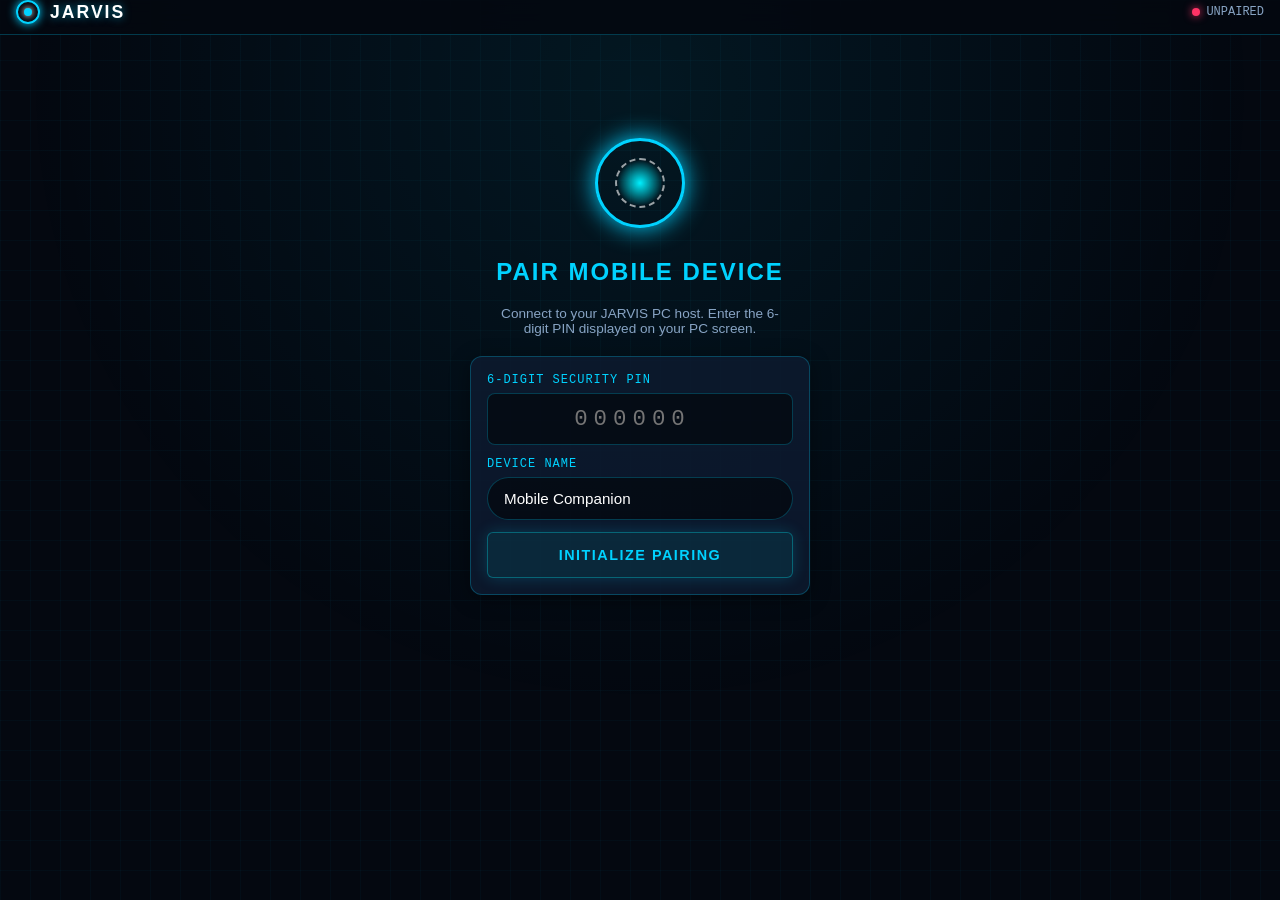
==== mobile/index.html @ 9825fdd0 "Deploy JARVIS V4 Holographic Operating Interface to cloud" ====
<!DOCTYPE html>
<html lang="en">
<head>
  <meta charset="UTF-8">
  <meta name="viewport" content="width=device-width, initial-scale=1.0, maximum-scale=1.0, user-scalable=no, viewport-fit=cover">
  <title>JARVIS Mobile Companion</title>
  <link rel="manifest" href="/mobile/manifest.json">
  <meta name="theme-color" content="#040810">
  <meta name="apple-mobile-web-app-capable" content="yes">
  <meta name="apple-mobile-web-app-status-bar-style" content="black-translucent">
  <link rel="apple-touch-icon" href="/mobile/icon-192.png">
  <link rel="stylesheet" href="/mobile/style.css">
</head>
<body>

  <!-- App Header -->
  <header class="app-header">
    <div class="header-brand">
      <div class="arc-mini"></div>
      <div class="header-title">JARVIS</div>
    </div>
    <div class="header-status">
      <span class="status-dot disconnected" id="conn-dot"></span>
      <span id="conn-text">OFFLINE</span>
      <button id="btn-unpair" style="display: none; background: transparent; border: none; color: #88a4c4; font-size: 1rem; margin-left: 8px; cursor: pointer;" title="Unpair Device">⚙️</button>
    </div>
  </header>

  <!-- PWA Install Prompt Banner -->
  <div class="install-banner" id="install-banner">
    <span>Install JARVIS on Home Screen</span>
    <button class="install-btn" id="btn-install-pwa">INSTALL</button>
  </div>

  <!-- Main View Container -->
  <main class="main-content">

    <!-- 0. Pairing Screen (Shown when unpaired) -->
    <div class="pairing-screen" id="view-pairing">
      <div class="pairing-arc">
        <div class="pairing-arc-inner"></div>
      </div>
      <h2 style="color: var(--accent-cyan); letter-spacing: 2px;">PAIR MOBILE DEVICE</h2>
      <p style="color: var(--text-muted); font-size: 0.85rem; max-width: 300px;">
        Connect to your JARVIS PC host. Enter the 6-digit PIN displayed on your PC screen.
      </p>

      <div class="card" style="max-width: 340px;">
        <div class="input-group">
          <label class="input-label" for="pair-pin">6-DIGIT SECURITY PIN</label>
          <input type="number" id="pair-pin" class="pin-input" placeholder="000000" maxlength="6" inputmode="numeric">
        </div>
        <div class="input-group">
          <label class="input-label" for="pair-name">DEVICE NAME</label>
          <input type="text" id="pair-name" class="chat-input" placeholder="My Smartphone" value="Mobile Companion">
        </div>
        <button class="btn-hud" id="btn-pair">
          <span>INITIALIZE PAIRING</span>
        </button>
        <p id="pair-error" style="color: var(--accent-red); font-size: 0.8rem; margin-top: 10px; display: none;"></p>
      </div>
    </div>

    <!-- 1. Tab: Chat & Voice Assistant -->
    <div class="tab-pane" id="pane-chat">
      <!-- Quick Chips -->
      <div style="display: flex; gap: 8px; overflow-x: auto; padding-bottom: 4px;">
        <button class="action-tile" style="padding: 6px 12px; white-space: nowrap; flex-direction: row;" onclick="sendQuickPrompt('Give me my daily briefing')">☀️ Briefing</button>
        <button class="action-tile" style="padding: 6px 12px; white-space: nowrap; flex-direction: row;" onclick="sendQuickPrompt('Lock PC')">🔒 Lock</button>
        <button class="action-tile" style="padding: 6px 12px; white-space: nowrap; flex-direction: row;" onclick="sendQuickPrompt('Take a screenshot')">📸 Screenshot</button>
        <button class="action-tile" style="padding: 6px 12px; white-space: nowrap; flex-direction: row;" onclick="sendQuickPrompt('Clean temp files')">🧹 Clean Temp</button>
      </div>

      <div class="chat-window" id="chat-history">
        <div class="chat-bubble jarvis">
          <span class="speaker">JARVIS</span>
          Online and paired to your mobile device, sir. Ready for your command.
        </div>
      </div>

      <div class="chat-input-bar">
        <input type="text" id="chat-input" class="chat-input" placeholder="Message or command JARVIS...">
        <button class="mic-btn" id="btn-mic" title="Voice Input">🎤</button>
        <button class="mic-btn" id="btn-send" style="border-radius: 20px; width: 44px;" title="Send">➤</button>
      </div>
      <div style="display: flex; justify-content: space-between; align-items: center; font-size: 0.75rem; color: var(--text-muted); margin-top: 6px;">
        <label style="display: flex; align-items: center; gap: 6px; cursor: pointer;">
          <input type="checkbox" id="chk-speech-reply" checked> Voice Responses (TTS)
        </label>
        <button id="btn-toggle-voice-modal" class="btn-hud" style="padding: 3px 8px; font-size: 0.7rem; display: flex; align-items: center; gap: 4px;" onclick="toggleVoiceModal()">
          🎙️ <span id="lbl-active-voice">JARVIS (British)</span> ⚙️
        </button>
      </div>
      <div style="display: flex; justify-content: flex-end; font-size: 0.7rem; color: var(--text-muted); margin-top: 2px;">
        <span id="voice-status">Tap mic to speak</span>
      </div>
    </div>

    <!-- Mobile Voice Pack Settings Modal -->
    <div id="modal-voice-pack" class="voice-modal" style="display: none;">
      <div class="voice-modal-backdrop" onclick="toggleVoiceModal()"></div>
      <div class="voice-modal-content">
        <div style="display: flex; justify-content: space-between; align-items: center; margin-bottom: 12px; border-bottom: 1px solid rgba(0,240,255,0.2); padding-bottom: 8px;">
          <h4 style="color: var(--accent-cyan); font-size: 0.85rem; letter-spacing: 1px; margin: 0;">🎙️ MOBILE VOICE PACK SETTINGS</h4>
          <button class="btn-hud" style="padding: 2px 8px; font-size: 0.75rem;" onclick="toggleVoiceModal()">✕</button>
        </div>

        <div style="margin-bottom: 12px;">
          <label style="font-size: 0.75rem; color: var(--text-muted); display: block; margin-bottom: 4px;">SYNTHESIS ENGINE</label>
          <div style="display: flex; gap: 8px;">
            <button id="btn-engine-neural" class="btn-hud active" style="flex: 1; padding: 6px; font-size: 0.75rem;" onclick="setVoiceEngine('neural')">⚡ Studio Neural (Edge-TTS)</button>
            <button id="btn-engine-device" class="btn-hud" style="flex: 1; padding: 6px; font-size: 0.75rem;" onclick="setVoiceEngine('device')">📱 Phone System TTS</button>
          </div>
        </div>

        <div id="group-neural-voices" style="margin-bottom: 12px;">
          <label style="font-size: 0.75rem; color: var(--text-muted); display: block; margin-bottom: 4px;">SELECT NEURAL VOICE PACK</label>
          <select id="select-neural-voice" class="chat-input" style="width: 100%; padding: 8px; font-size: 0.8rem; background: rgba(15, 23, 42, 0.9); color: var(--text-main); border: 1px solid rgba(0,240,255,0.3); border-radius: 6px;" onchange="onVoiceSelected()">
            <option value="en-GB-RyanNeural">🇬🇧 JARVIS (British Male - Canonical)</option>
            <option value="en-GB-SoniaNeural">🇬🇧 F.R.I.D.A.Y. (British Female)</option>
            <option value="en-US-GuyNeural">🇺🇸 Guy (US Male - Tech Assistant)</option>
            <option value="en-US-JennyNeural">🇺🇸 Jenny (US Female - Natural)</option>
            <option value="en-US-ChristopherNeural">🇺🇸 Christopher (US Male - Authoritative)</option>
            <option value="en-AU-WilliamNeural">🇦🇺 William (Australian Male)</option>
            <option value="en-IN-PrabhatNeural">🇮🇳 Prabhat (Indian English Male)</option>
            <option value="en-IN-NeerjaNeural">🇮🇳 Neerja (Indian English Female)</option>
          </select>
        </div>

        <div id="group-device-voices" style="margin-bottom: 12px; display: none;">
          <label style="font-size: 0.75rem; color: var(--text-muted); display: block; margin-bottom: 4px;">SELECT PHONE DEVICE VOICE</label>
          <select id="select-device-voice" class="chat-input" style="width: 100%; padding: 8px; font-size: 0.8rem; background: rgba(15, 23, 42, 0.9); color: var(--text-main); border: 1px solid rgba(0,240,255,0.3); border-radius: 6px;" onchange="onVoiceSelected()">
            <!-- Populated dynamically from window.speechSynthesis -->
          </select>
        </div>

        <div style="display: grid; grid-template-columns: 1fr 1fr; gap: 12px; margin-bottom: 14px;">
          <div>
            <div style="display: flex; justify-content: space-between; font-size: 0.75rem; color: var(--text-muted); margin-bottom: 4px;">
              <span>Speed:</span>
              <span id="lbl-voice-speed">1.0x</span>
            </div>
            <input type="range" id="slider-voice-speed" min="0.8" max="1.4" step="0.05" value="1.0" style="width: 100%;" oninput="updateVoiceSliderLabels()">
          </div>
          <div>
            <div style="display: flex; justify-content: space-between; font-size: 0.75rem; color: var(--text-muted); margin-bottom: 4px;">
              <span>Pitch:</span>
              <span id="lbl-voice-pitch">1.0x</span>
            </div>
            <input type="range" id="slider-voice-pitch" min="0.8" max="1.2" step="0.05" value="1.0" style="width: 100%;" oninput="updateVoiceSliderLabels()">
          </div>
        </div>

        <div style="display: flex; gap: 8px;">
          <button class="btn-hud" style="flex: 1; padding: 9px; font-size: 0.75rem;" onclick="testVoicePreview()">▶️ PREVIEW</button>
          <button class="btn-hud" style="flex: 1.2; padding: 9px; font-size: 0.75rem; background: rgba(0,240,255,0.2);" onclick="saveVoiceSettings()">💾 SAVE & APPLY</button>
        </div>
      </div>
    </div>

    <!-- 2. Tab: Remote Control Center -->
    <div class="tab-pane" id="pane-controls">
      <!-- Power & Display Card -->
      <div class="card">
        <h4 style="color: var(--accent-cyan); font-size: 0.8rem; letter-spacing: 1px; margin-bottom: 12px;">SYSTEM POWER & DISPLAY</h4>
        <div class="grid-3">
          <div class="action-tile" onclick="execSystemCmd('lock_pc')">
            <span class="tile-icon">🔒</span>
            <span class="tile-label">Lock PC</span>
          </div>
          <div class="action-tile" onclick="execSystemCmd('toggle_dark_mode')">
            <span class="tile-icon">🌓</span>
            <span class="tile-label">Dark Mode</span>
          </div>
          <div class="action-tile" onclick="confirmSleep()">
            <span class="tile-icon">💤</span>
            <span class="tile-label">Sleep PC</span>
          </div>
        </div>

        <div style="margin-top: 14px;">
          <div class="telemetry-row">
            <span style="font-size: 0.8rem; color: var(--text-muted);">Brightness</span>
            <span id="brightness-val" style="font-family: var(--font-mono); font-size: 0.8rem; color: var(--accent-cyan);">70%</span>
          </div>
          <input type="range" id="slider-brightness" min="0" max="100" step="1" value="70" style="width: 100%; accent-color: var(--accent-cyan);">
        </div>
      </div>

      <!-- Media Controller Card -->
      <div class="card">
        <h4 style="color: var(--accent-cyan); font-size: 0.8rem; letter-spacing: 1px; margin-bottom: 12px;">MEDIA & VOLUME</h4>
        <div class="grid-4" style="margin-bottom: 12px;">
          <div class="action-tile" onclick="execSystemCmd('media_prev')">
            <span class="tile-icon">⏮️</span>
            <span class="tile-label">Prev</span>
          </div>
          <div class="action-tile" onclick="execSystemCmd('media_play_pause')">
            <span class="tile-icon">⏯️</span>
            <span class="tile-label">Play/Pause</span>
          </div>
          <div class="action-tile" onclick="execSystemCmd('media_next')">
            <span class="tile-icon">⏭️</span>
            <span class="tile-label">Next</span>
          </div>
          <div class="action-tile" onclick="execSystemCmd('volume_mute')">
            <span class="tile-icon">🔇</span>
            <span class="tile-label">Mute</span>
          </div>
        </div>
        <div class="grid-2">
          <button class="btn-hud" onclick="execSystemCmd('volume_down')">🔉 VOL -</button>
          <button class="btn-hud" onclick="execSystemCmd('volume_up')">🔊 VOL +</button>
        </div>
      </div>

      <!-- App Launchers Card -->
      <div class="card">
        <h4 style="color: var(--accent-cyan); font-size: 0.8rem; letter-spacing: 1px; margin-bottom: 12px;">QUICK APP LAUNCHERS</h4>
        <div class="grid-4">
          <div class="action-tile" onclick="launchApp('chrome')">
            <span class="tile-icon">🌐</span>
            <span class="tile-label">Chrome</span>
          </div>
          <div class="action-tile" onclick="launchApp('whatsapp')">
            <span class="tile-icon">💬</span>
            <span class="tile-label">WhatsApp</span>
          </div>
          <div class="action-tile" onclick="launchApp('spotify')">
            <span class="tile-icon">🎵</span>
            <span class="tile-label">Spotify</span>
          </div>
          <div class="action-tile" onclick="launchApp('vscode')">
            <span class="tile-icon">💻</span>
            <span class="tile-label">VS Code</span>
          </div>
          <div class="action-tile" onclick="launchApp('explorer')">
            <span class="tile-icon">📁</span>
            <span class="tile-label">Files</span>
          </div>
          <div class="action-tile" onclick="launchApp('notepad')">
            <span class="tile-icon">📝</span>
            <span class="tile-label">Notepad</span>
          </div>
          <div class="action-tile" onclick="launchApp('calculator')">
            <span class="tile-icon">🧮</span>
            <span class="tile-label">Calc</span>
          </div>
          <div class="action-tile" onclick="launchApp('cmd')">
            <span class="tile-icon">⚡</span>
            <span class="tile-label">Terminal</span>
          </div>
        </div>
      </div>
    </div>

    <!-- 3. Tab: Touchpad & Screen Mirror -->
    <div class="tab-pane" id="pane-trackpad">
      <!-- Mode Toggle -->
      <div style="display: flex; gap: 8px; background: rgba(0,0,0,0.4); padding: 4px; border-radius: 8px; border: 1px solid var(--border-hud);">
        <button id="btn-mode-touchpad" class="btn-hud" style="flex: 1; padding: 8px; font-size: 0.75rem;" onclick="setTrackpadMode('touchpad')">🖱️ TOUCHPAD</button>
        <button id="btn-mode-screen" class="btn-hud" style="flex: 1; padding: 8px; font-size: 0.75rem; background: transparent; border-color: transparent;" onclick="setTrackpadMode('screen')">📺 LIVE SCREEN</button>
      </div>

      <!-- Touchpad Mode Container -->
      <div id="touchpad-wrapper" class="trackpad-container">
        <div class="touchpad-surface" id="touchpad-surface">
          <span class="touchpad-hint">DRAG TO MOVE • TAP FOR CLICK</span>
        </div>
        <div class="mouse-buttons">
          <button class="mouse-btn" id="btn-left-click">LEFT CLICK</button>
          <button class="mouse-btn" id="btn-right-click">RIGHT CLICK</button>
        </div>
        <div class="grid-3">
          <button class="action-tile" onclick="sendKeyboardKey('win')">🪟 Win</button>
          <button class="action-tile" onclick="sendKeyboardKey('escape')">Esc</button>
          <button class="action-tile" onclick="promptKeyboardText()">⌨️ Type Text</button>
        </div>
      </div>

      <!-- Screen Mirror Container -->
      <div id="screen-wrapper" style="display: none; flex-direction: column; gap: 12px;">
        <div class="screen-mirror-frame">
          <img id="screen-img" class="screen-mirror-img" src="" alt="Live Screen Stream">
        </div>
        <div style="display: flex; justify-content: space-between; align-items: center;">
          <button class="btn-hud" style="width: auto; padding: 10px 16px;" onclick="refreshScreenSnapshot()">🔄 REFRESH SCREEN</button>
          <label style="display: flex; align-items: center; gap: 6px; font-size: 0.8rem; color: var(--text-muted); cursor: pointer;">
            <input type="checkbox" id="chk-auto-screen"> Auto-stream (1 fps)
          </label>
        </div>
      </div>
    </div>

    <!-- 4. Tab: Hardware Stats & Telemetry -->
    <div class="tab-pane" id="pane-stats">
      <div class="card">
        <div class="telemetry-row">
          <span style="font-size: 0.8rem; color: var(--accent-cyan); font-family: var(--font-mono);">ACTIVE WINDOW</span>
          <span id="stat-window" style="font-size: 0.85rem; font-weight: 600; color: #fff; max-width: 180px; overflow: hidden; text-overflow: ellipsis; white-space: nowrap;">Loading...</span>
        </div>
      </div>

      <div class="card">
        <h4 style="color: var(--accent-cyan); font-size: 0.8rem; letter-spacing: 1px; margin-bottom: 12px;">PROCESSOR & MEMORY</h4>
        
        <div class="telemetry-row">
          <span style="font-size: 0.8rem; color: var(--text-muted);">CPU Utilization</span>
          <span id="stat-cpu-val" style="font-family: var(--font-mono); font-size: 0.85rem; color: var(--accent-cyan);">0%</span>
        </div>
        <div class="gauge-bar-bg">
          <div id="stat-cpu-bar" class="gauge-bar-fill" style="width: 0%;"></div>
        </div>

        <div class="telemetry-row">
          <span style="font-size: 0.8rem; color: var(--text-muted);">Memory (RAM)</span>
          <span id="stat-ram-val" style="font-family: var(--font-mono); font-size: 0.85rem; color: var(--accent-cyan);">0 GB / 0 GB</span>
        </div>
        <div class="gauge-bar-bg">
          <div id="stat-ram-bar" class="gauge-bar-fill" style="width: 0%;"></div>
        </div>
      </div>

      <div class="grid-2">
        <div class="card">
          <div style="font-size: 0.75rem; color: var(--text-muted); font-family: var(--font-mono); margin-bottom: 4px;">BATTERY LEVEL</div>
          <div id="stat-battery-val" style="font-size: 1.4rem; font-weight: 700; color: var(--accent-green);">100%</div>
          <div id="stat-battery-status" style="font-size: 0.7rem; color: var(--text-muted);">Plugged In</div>
        </div>
        <div class="card">
          <div style="font-size: 0.75rem; color: var(--text-muted); font-family: var(--font-mono); margin-bottom: 4px;">FREE DISK SPACE</div>
          <div id="stat-disk-val" style="font-size: 1.4rem; font-weight: 700; color: var(--accent-cyan);">0 GB</div>
          <div style="font-size: 0.7rem; color: var(--text-muted);">Primary Drive (C:)</div>
        </div>
      </div>

      <button class="btn-hud" onclick="fetchTelemetry(true)">⚡ REFRESH METRICS NOW</button>
    </div>

    <!-- 5. Tab: Sync & Files -->
    <div class="tab-pane" id="pane-sync">
      <!-- Clipboard Sync Card -->
      <div class="card">
        <h4 style="color: var(--accent-cyan); font-size: 0.8rem; letter-spacing: 1px; margin-bottom: 12px;">CLIPBOARD SYNC</h4>
        <div class="input-group">
          <textarea id="clip-text" class="chat-input" style="height: 90px; border-radius: 8px; resize: none;" placeholder="Type text to send to PC clipboard..."></textarea>
        </div>
        <div class="grid-2">
          <button class="btn-hud" onclick="getPCClipboard()">📋 PULL FROM PC</button>
          <button class="btn-hud" onclick="sendPCClipboard()">📤 PUSH TO PC</button>
        </div>
      </div>

      <!-- File Upload Card -->
      <div class="card">
        <h4 style="color: var(--accent-cyan); font-size: 0.8rem; letter-spacing: 1px; margin-bottom: 12px;">SEND FILE TO PC DOWNLOADS</h4>
        <input type="file" id="upload-file-input" style="margin-bottom: 12px; color: var(--text-muted); font-size: 0.85rem; width: 100%;">
        <button class="btn-hud" onclick="uploadSelectedFile()">⬆️ UPLOAD TO PC</button>
        <p id="upload-status" style="font-size: 0.8rem; color: var(--accent-green); margin-top: 8px; display: none;"></p>
      </div>
    </div>

  </main>

  <!-- Bottom Navigation Bar (Visible once paired) -->
  <nav class="bottom-nav" id="app-nav" style="display: none;">
    <div class="nav-item active" data-tab="pane-chat">
      <span class="nav-icon">🎙️</span>
      <span>Assistant</span>
    </div>
    <div class="nav-item" data-tab="pane-controls">
      <span class="nav-icon">🎮</span>
      <span>Control</span>
    </div>
    <div class="nav-item" data-tab="pane-trackpad">
      <span class="nav-icon">🖱️</span>
      <span>Trackpad</span>
    </div>
    <div class="nav-item" data-tab="pane-stats">
      <span class="nav-icon">📊</span>
      <span>Telemetry</span>
    </div>
    <div class="nav-item" data-tab="pane-sync">
      <span class="nav-icon">📁</span>
      <span>Sync</span>
    </div>
  </nav>

  <script src="/mobile/app.js"></script>
</body>
</html>
---- mobile/style.css ----
/* JARVIS V3.0 Mobile Companion Stylesheet */
:root {
  --bg-primary: #040810;
  --bg-secondary: #0a1324;
  --bg-card: rgba(14, 26, 48, 0.85);
  --accent-cyan: #00d2ff;
  --accent-glow: rgba(0, 210, 255, 0.35);
  --accent-blue: #0077ff;
  --accent-green: #00ffaa;
  --accent-red: #ff3366;
  --text-main: #e8f4fc;
  --text-muted: #88a4c4;
  --border-hud: rgba(0, 210, 255, 0.25);
  --font-hud: 'Segoe UI', -apple-system, BlinkMacSystemFont, Roboto, sans-serif;
  --font-mono: 'Consolas', 'Courier New', monospace;
}

* {
  box-sizing: border-box;
  margin: 0;
  padding: 0;
  -webkit-tap-highlight-color: transparent;
  user-select: none;
}

body {
  background-color: var(--bg-primary);
  color: var(--text-main);
  font-family: var(--font-hud);
  min-height: 100vh;
  min-height: -webkit-fill-available;
  display: flex;
  flex-direction: column;
  overflow-x: hidden;
  position: relative;
}

/* Background Cyber Grid */
body::before {
  content: '';
  position: fixed;
  top: 0; left: 0; right: 0; bottom: 0;
  background: 
    radial-gradient(circle at 50% 10%, rgba(0, 210, 255, 0.08), transparent 60%),
    linear-gradient(rgba(0, 210, 255, 0.03) 1px, transparent 1px),
    linear-gradient(90deg, rgba(0, 210, 255, 0.03) 1px, transparent 1px);
  background-size: 100% 100%, 30px 30px, 30px 30px;
  pointer-events: none;
  z-index: 0;
}

/* App Header */
.app-header {
  position: sticky;
  top: 0;
  z-index: 100;
  background: rgba(4, 8, 16, 0.9);
  backdrop-filter: blur(12px);
  border-bottom: 1px solid var(--border-hud);
  padding: env(safe-area-inset-top, 12px) 16px 10px;
  display: flex;
  align-items: center;
  justify-content: space-between;
}

.header-brand {
  display: flex;
  align-items: center;
  gap: 10px;
}

.arc-mini {
  width: 24px;
  height: 24px;
  border-radius: 50%;
  border: 2px solid var(--accent-cyan);
  box-shadow: 0 0 10px var(--accent-cyan);
  display: flex;
  align-items: center;
  justify-content: center;
  animation: arc-pulse 3s infinite;
}

.arc-mini::after {
  content: '';
  width: 8px;
  height: 8px;
  border-radius: 50%;
  background: var(--accent-cyan);
  box-shadow: 0 0 6px #fff;
}

@keyframes arc-pulse {
  0%, 100% { opacity: 0.8; transform: scale(1); }
  50% { opacity: 1; transform: scale(1.08); filter: drop-shadow(0 0 8px var(--accent-cyan)); }
}

.header-title {
  font-size: 1.1rem;
  font-weight: 700;
  letter-spacing: 2px;
  color: #fff;
  text-shadow: 0 0 8px rgba(0, 210, 255, 0.6);
}

.header-status {
  display: flex;
  align-items: center;
  gap: 6px;
  font-size: 0.75rem;
  font-family: var(--font-mono);
  color: var(--text-muted);
}

.status-dot {
  width: 8px;
  height: 8px;
  border-radius: 50%;
  background: var(--accent-green);
  box-shadow: 0 0 8px var(--accent-green);
}

.status-dot.disconnected {
  background: var(--accent-red);
  box-shadow: 0 0 8px var(--accent-red);
}

/* Install PWA Banner */
.install-banner {
  background: linear-gradient(90deg, rgba(0, 210, 255, 0.2), rgba(0, 119, 255, 0.2));
  border-bottom: 1px solid var(--accent-cyan);
  padding: 8px 16px;
  display: none;
  align-items: center;
  justify-content: space-between;
  font-size: 0.85rem;
  z-index: 90;
}

.install-btn {
  background: var(--accent-cyan);
  color: #000;
  font-weight: 700;
  border: none;
  border-radius: 4px;
  padding: 4px 12px;
  font-size: 0.75rem;
  cursor: pointer;
}

/* Main Container */
.main-content {
  flex: 1;
  overflow-y: auto;
  padding: 16px;
  padding-bottom: calc(75px + env(safe-area-inset-bottom, 16px));
  position: relative;
  z-index: 1;
}

.tab-pane {
  display: none;
  flex-direction: column;
  gap: 16px;
  animation: fadeIn 0.25s ease;
}

.tab-pane.active {
  display: flex;
}

@keyframes fadeIn {
  from { opacity: 0; transform: translateY(6px); }
  to { opacity: 1; transform: translateY(0); }
}

/* Pairing View */
.pairing-screen {
  display: flex;
  flex-direction: column;
  align-items: center;
  justify-content: center;
  text-align: center;
  min-height: 70vh;
  gap: 20px;
}

.pairing-arc {
  width: 90px;
  height: 90px;
  border-radius: 50%;
  border: 3px solid var(--accent-cyan);
  box-shadow: 0 0 25px var(--accent-cyan);
  display: flex;
  align-items: center;
  justify-content: center;
  animation: spin 10s linear infinite;
  margin-bottom: 10px;
}

.pairing-arc-inner {
  width: 50px;
  height: 50px;
  border-radius: 50%;
  border: 2px dashed rgba(255, 255, 255, 0.6);
  background: radial-gradient(circle, #00f0ff 0%, transparent 70%);
}

@keyframes spin {
  100% { transform: rotate(360deg); }
}

.card {
  background: var(--bg-card);
  border: 1px solid var(--border-hud);
  border-radius: 12px;
  padding: 16px;
  box-shadow: 0 4px 20px rgba(0, 0, 0, 0.4);
  width: 100%;
}

.input-group {
  display: flex;
  flex-direction: column;
  gap: 6px;
  text-align: left;
  margin-bottom: 12px;
}

.input-label {
  font-size: 0.75rem;
  font-family: var(--font-mono);
  color: var(--accent-cyan);
  letter-spacing: 1px;
}

.pin-input {
  background: rgba(0, 0, 0, 0.5);
  border: 1px solid var(--border-hud);
  border-radius: 8px;
  color: #fff;
  font-family: var(--font-mono);
  font-size: 1.4rem;
  text-align: center;
  letter-spacing: 6px;
  padding: 12px;
  outline: none;
  transition: all 0.2s;
}

.pin-input:focus {
  border-color: var(--accent-cyan);
  box-shadow: 0 0 12px var(--accent-glow);
}

.btn-hud {
  background: linear-gradient(135deg, rgba(0, 210, 255, 0.2), rgba(0, 119, 255, 0.3));
  border: 1px solid var(--accent-cyan);
  color: #fff;
  font-family: var(--font-hud);
  font-weight: 700;
  font-size: 0.9rem;
  letter-spacing: 1.5px;
  padding: 14px 20px;
  border-radius: 8px;
  cursor: pointer;
  width: 100%;
  box-shadow: 0 0 15px rgba(0, 210, 255, 0.2);
  transition: all 0.2s;
  display: flex;
  align-items: center;
  justify-content: center;
  gap: 8px;
}

.btn-hud:active {
  transform: scale(0.98);
  background: rgba(0, 210, 255, 0.4);
}

/* Chat Pane */
.chat-window {
  flex: 1;
  min-height: 50vh;
  max-height: 55vh;
  overflow-y: auto;
  display: flex;
  flex-direction: column;
  gap: 12px;
  padding-right: 4px;
}

.chat-bubble {
  max-width: 85%;
  padding: 12px 14px;
  border-radius: 12px;
  font-size: 0.9rem;
  line-height: 1.4;
  word-break: break-word;
}

.chat-bubble.user {
  align-self: flex-end;
  background: linear-gradient(135deg, #0055aa, #0077ff);
  color: #fff;
  border-bottom-right-radius: 2px;
}

.chat-bubble.jarvis {
  align-self: flex-start;
  background: rgba(14, 26, 48, 0.9);
  border: 1px solid var(--border-hud);
  border-bottom-left-radius: 2px;
  box-shadow: 0 2px 10px rgba(0, 0, 0, 0.3);
}

.chat-bubble.jarvis .speaker {
  font-size: 0.7rem;
  font-family: var(--font-mono);
  color: var(--accent-cyan);
  margin-bottom: 4px;
  display: block;
}

.chat-input-bar {
  display: flex;
  gap: 8px;
  align-items: center;
}

.chat-input {
  flex: 1;
  background: rgba(0, 0, 0, 0.5);
  border: 1px solid var(--border-hud);
  border-radius: 24px;
  color: #fff;
  padding: 12px 16px;
  font-size: 0.95rem;
  outline: none;
}

.chat-input:focus {
  border-color: var(--accent-cyan);
}

.mic-btn {
  width: 48px;
  height: 48px;
  border-radius: 50%;
  background: var(--bg-card);
  border: 1px solid var(--accent-cyan);
  color: var(--accent-cyan);
  display: flex;
  align-items: center;
  justify-content: center;
  font-size: 1.2rem;
  cursor: pointer;
  transition: all 0.2s;
  box-shadow: 0 0 10px var(--accent-glow);
}

.mic-btn.recording {
  background: var(--accent-red);
  color: #fff;
  border-color: #ff0055;
  box-shadow: 0 0 20px rgba(255, 0, 85, 0.8);
  animation: pulse 1s infinite;
}

/* Quick Action Tiles Grid */
.grid-2 {
  display: grid;
  grid-template-columns: 1fr 1fr;
  gap: 10px;
}

.grid-3 {
  display: grid;
  grid-template-columns: 1fr 1fr 1fr;
  gap: 10px;
}

.grid-4 {
  display: grid;
  grid-template-columns: repeat(4, 1fr);
  gap: 8px;
}

.action-tile {
  background: rgba(14, 26, 48, 0.7);
  border: 1px solid var(--border-hud);
  border-radius: 10px;
  padding: 12px 8px;
  display: flex;
  flex-direction: column;
  align-items: center;
  justify-content: center;
  gap: 6px;
  cursor: pointer;
  text-align: center;
  transition: all 0.15s;
}

.action-tile:active {
  background: rgba(0, 210, 255, 0.2);
  transform: scale(0.96);
}

.tile-icon {
  font-size: 1.5rem;
}

.tile-label {
  font-size: 0.75rem;
  color: var(--text-main);
  font-weight: 600;
}

/* Trackpad Pane */
.trackpad-container {
  display: flex;
  flex-direction: column;
  gap: 12px;
  height: 100%;
}

.touchpad-surface {
  flex: 1;
  min-height: 280px;
  background: radial-gradient(circle, rgba(0, 210, 255, 0.05) 0%, rgba(4, 8, 16, 0.8) 100%);
  border: 2px dashed var(--border-hud);
  border-radius: 16px;
  position: relative;
  display: flex;
  align-items: center;
  justify-content: center;
  touch-action: none;
  box-shadow: inset 0 0 30px rgba(0, 0, 0, 0.6);
}

.touchpad-hint {
  font-size: 0.8rem;
  color: var(--text-muted);
  font-family: var(--font-mono);
  pointer-events: none;
  opacity: 0.6;
}

.mouse-buttons {
  display: grid;
  grid-template-columns: 1fr 1fr;
  gap: 10px;
}

.mouse-btn {
  background: rgba(14, 26, 48, 0.9);
  border: 1px solid var(--border-hud);
  border-radius: 8px;
  padding: 16px;
  color: #fff;
  font-weight: 700;
  letter-spacing: 1px;
  cursor: pointer;
  transition: all 0.1s;
}

.mouse-btn:active {
  background: var(--accent-cyan);
  color: #000;
}

/* Screen Mirror */
.screen-mirror-frame {
  width: 100%;
  border-radius: 8px;
  border: 1px solid var(--border-hud);
  overflow: hidden;
  background: #000;
  display: flex;
  align-items: center;
  justify-content: center;
  min-height: 200px;
}

.screen-mirror-img {
  width: 100%;
  height: auto;
  display: block;
  object-fit: contain;
}

/* Hardware Telemetry Gauges */
.telemetry-row {
  display: flex;
  justify-content: space-between;
  align-items: center;
  margin-bottom: 8px;
}

.gauge-bar-bg {
  width: 100%;
  height: 8px;
  background: rgba(255, 255, 255, 0.1);
  border-radius: 4px;
  overflow: hidden;
  margin-bottom: 12px;
}

.gauge-bar-fill {
  height: 100%;
  background: linear-gradient(90deg, var(--accent-cyan), var(--accent-blue));
  border-radius: 4px;
  transition: width 0.4s ease;
}

.gauge-bar-fill.warning {
  background: linear-gradient(90deg, #ffbb00, #ff5500);
}

/* Bottom Navigation Bar */
.bottom-nav {
  position: fixed;
  bottom: 0;
  left: 0;
  right: 0;
  background: rgba(4, 8, 16, 0.92);
  backdrop-filter: blur(14px);
  border-top: 1px solid var(--border-hud);
  padding: 6px 8px env(safe-area-inset-bottom, 8px);
  display: flex;
  justify-content: space-around;
  z-index: 100;
}

.nav-item {
  display: flex;
  flex-direction: column;
  align-items: center;
  gap: 4px;
  padding: 6px 12px;
  color: var(--text-muted);
  cursor: pointer;
  font-size: 0.7rem;
  font-weight: 600;
  border-radius: 8px;
  transition: all 0.2s;
}

.nav-item .nav-icon {
  font-size: 1.2rem;
}

.nav-item.active {
  color: var(--accent-cyan);
  text-shadow: 0 0 8px var(--accent-glow);
}

.nav-item.active .nav-icon {
  transform: translateY(-2px);
}

/* Voice Pack HUD Modal & HUD Buttons */
.btn-hud {
  background: rgba(0, 240, 255, 0.08);
  border: 1px solid rgba(0, 240, 255, 0.3);
  color: var(--accent-cyan);
  font-family: 'Rajdhani', sans-serif;
  font-weight: 600;
  border-radius: 6px;
  cursor: pointer;
  transition: all 0.2s;
}

.btn-hud:hover, .btn-hud.active {
  background: rgba(0, 240, 255, 0.25);
  border-color: var(--accent-cyan);
  box-shadow: 0 0 10px rgba(0, 240, 255, 0.3);
  color: #fff;
}

.voice-modal {
  position: fixed;
  inset: 0;
  z-index: 1000;
  display: flex;
  align-items: flex-end;
  justify-content: center;
  padding: 16px;
  padding-bottom: calc(75px + env(safe-area-inset-bottom, 16px));
}

.voice-modal-backdrop {
  position: absolute;
  inset: 0;
  background: rgba(0, 0, 0, 0.7);
  backdrop-filter: blur(5px);
}

.voice-modal-content {
  position: relative;
  width: 100%;
  max-width: 480px;
  z-index: 1001;
  background: rgba(10, 16, 28, 0.96);
  border: 1px solid var(--accent-cyan);
  box-shadow: 0 0 25px rgba(0, 240, 255, 0.25);
  border-radius: 12px;
  padding: 16px;
  animation: slideUpModal 0.25s ease;
}

@keyframes slideUpModal {
  from { opacity: 0; transform: translateY(20px); }
  to { opacity: 1; transform: translateY(0); }
}
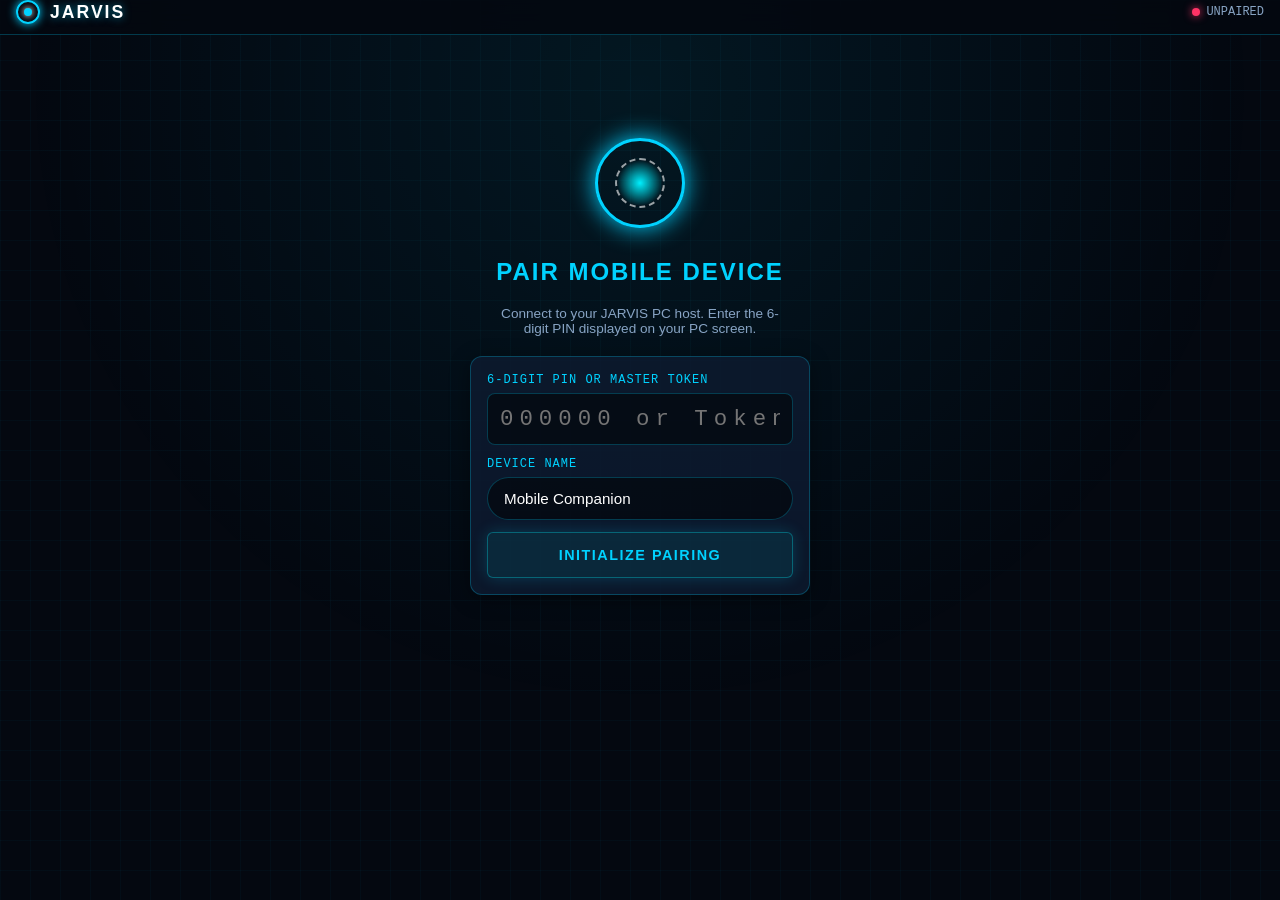
==== commit bc031d34: "fix(mobile): persist pairing PIN across processes and support master auth token pairing" ====
--- a/mobile/index.html
+++ b/mobile/index.html
@@ -47,8 +47,8 @@
 
       <div class="card" style="max-width: 340px;">
         <div class="input-group">
-          <label class="input-label" for="pair-pin">6-DIGIT SECURITY PIN</label>
-          <input type="number" id="pair-pin" class="pin-input" placeholder="000000" maxlength="6" inputmode="numeric">
+          <label class="input-label" for="pair-pin">6-DIGIT PIN OR MASTER TOKEN</label>
+          <input type="text" id="pair-pin" class="pin-input" placeholder="000000 or Token" style="text-align: center;">
         </div>
         <div class="input-group">
           <label class="input-label" for="pair-name">DEVICE NAME</label>
